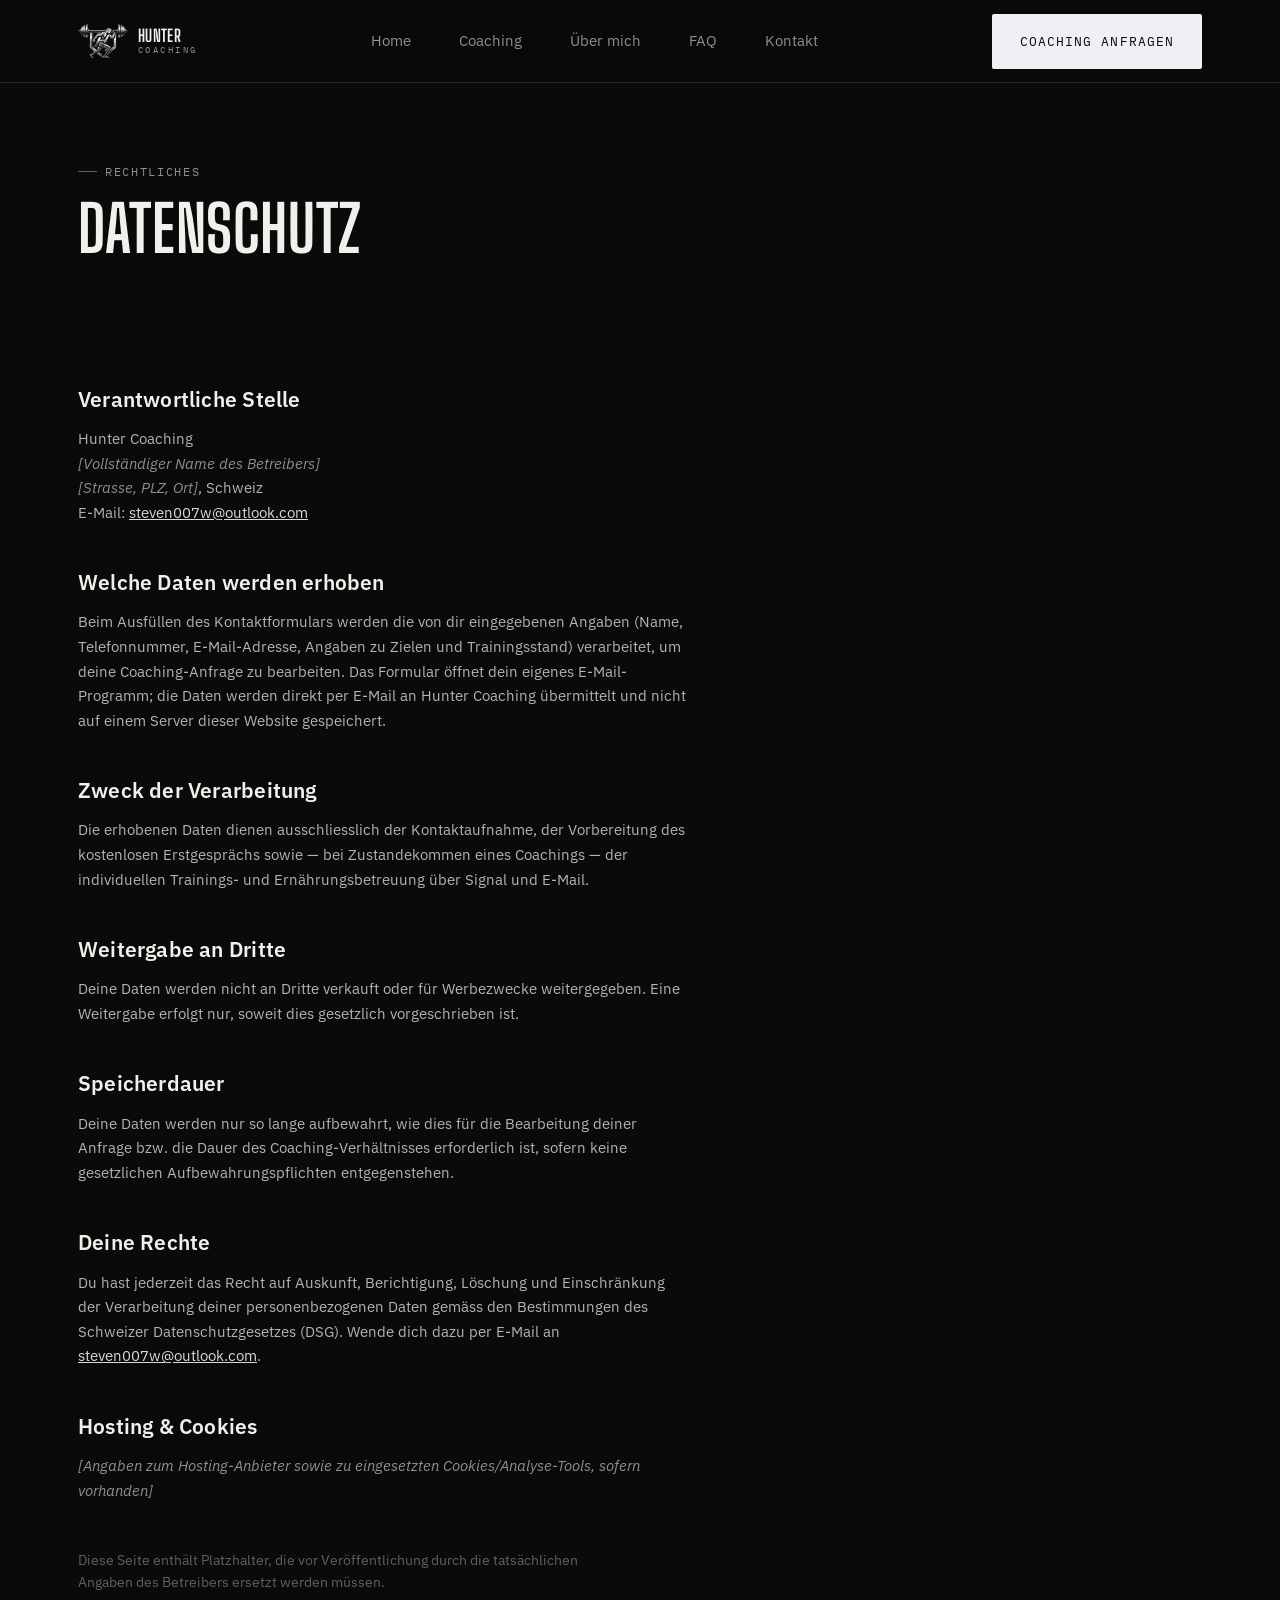
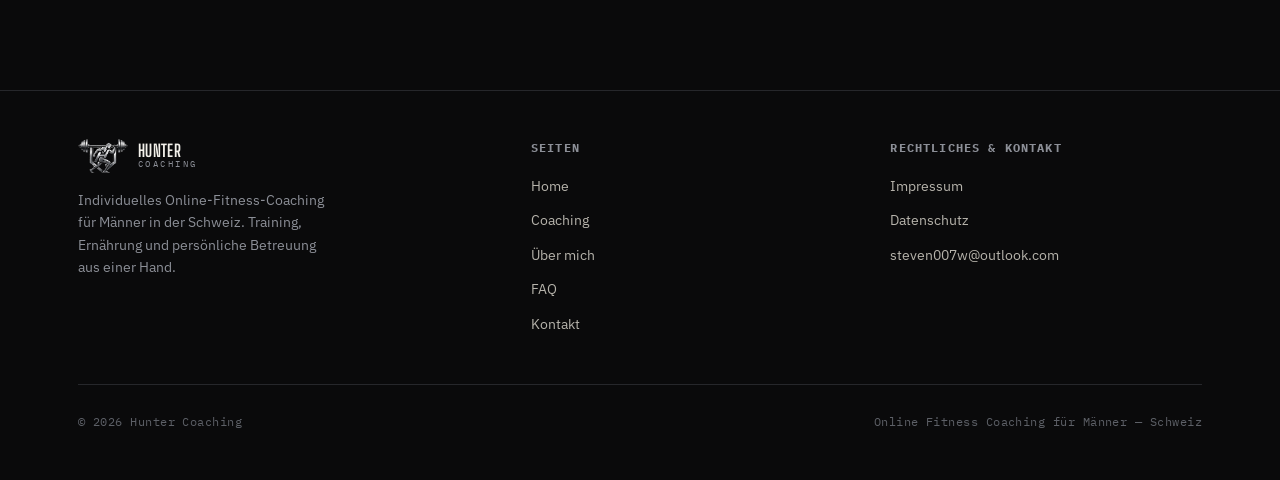
==== datenschutz.html @ 119cd56a "Add files via upload" ====
<!doctype html>
<html lang="de">
<head>
<meta charset="utf-8">
<meta name="viewport" content="width=device-width, initial-scale=1">
<title>Datenschutz — Hunter Coaching</title>
<meta name="description" content="Datenschutzerklärung von Hunter Coaching.">
<link rel="preconnect" href="https://fonts.googleapis.com">
<link rel="preconnect" href="https://fonts.gstatic.com" crossorigin>
<link href="https://fonts.googleapis.com/css2?family=Big+Shoulders+Display:wght@500;600;700;800;900&family=IBM+Plex+Sans:wght@400;500;600;700&family=IBM+Plex+Mono:wght@400;500;600&display=swap" rel="stylesheet">
<link rel="stylesheet" href="styles.css">
</head>
<body data-page="datenschutz">

<header class="site">
  <div class="wrap nav">
    <a class="brand" href="index.html">
      <img src="assets/hunter-icon.png" alt="Hunter Coaching Icon">
      <span class="word">HUNTER<small>Coaching</small></span>
    </a>
    <nav>
      <ul class="nav-links">
        <li><a href="index.html" data-nav="home">Home</a></li>
        <li><a href="index.html#coaching" data-nav="coaching">Coaching</a></li>
        <li><a href="ueber-mich.html" data-nav="about">Über mich</a></li>
        <li><a href="faq.html" data-nav="faq">FAQ</a></li>
        <li><a href="kontakt.html" data-nav="contact">Kontakt</a></li>
      </ul>
    </nav>
    <div class="nav-cta">
      <a class="btn btn-primary btn-text" href="kontakt.html">Coaching anfragen</a>
      <button class="nav-toggle" aria-label="Menü öffnen">
        <svg width="18" height="18" viewBox="0 0 18 18" fill="none"><path d="M1 4H17M1 9H17M1 14H17" stroke="currentColor" stroke-width="1.4"/></svg>
      </button>
    </div>
  </div>
</header>

<div class="mobile-menu">
  <div class="mm-top">
    <a class="brand" href="index.html">
      <img src="assets/hunter-icon.png" alt="Hunter Coaching Icon">
      <span class="word">HUNTER<small>Coaching</small></span>
    </a>
    <button class="mm-close nav-toggle" aria-label="Menü schliessen">
      <svg width="16" height="16" viewBox="0 0 16 16" fill="none"><path d="M1 1L15 15M15 1L1 15" stroke="currentColor" stroke-width="1.4"/></svg>
    </button>
  </div>
  <ul>
    <li><a href="index.html" data-nav="home">Home</a></li>
    <li><a href="index.html#coaching" data-nav="coaching">Coaching</a></li>
    <li><a href="ueber-mich.html" data-nav="about">Über mich</a></li>
    <li><a href="faq.html" data-nav="faq">FAQ</a></li>
    <li><a href="kontakt.html" data-nav="contact">Kontakt</a></li>
  </ul>
  <div class="mm-cta"><a class="btn btn-primary btn-block" href="kontakt.html">Coaching anfragen</a></div>
</div>

<main>
  <section class="page-hero">
    <div class="wrap">
      <p class="eyebrow">Rechtliches</p>
      <h1>Datenschutz</h1>
    </div>
  </section>

  <section class="clause tight">
    <div class="wrap legal-body">
      <h2>Verantwortliche Stelle</h2>
      <p>
        Hunter Coaching<br>
        <span class="ph">[Vollständiger Name des Betreibers]</span><br>
        <span class="ph">[Strasse, PLZ, Ort]</span>, Schweiz<br>
        E-Mail: <a href="mailto:steven007w@outlook.com" style="color:var(--silver)">steven007w@outlook.com</a>
      </p>

      <h2>Welche Daten werden erhoben</h2>
      <p>Beim Ausfüllen des Kontaktformulars werden die von dir eingegebenen Angaben (Name, Telefonnummer, E-Mail-Adresse, Angaben zu Zielen und Trainingsstand) verarbeitet, um deine Coaching-Anfrage zu bearbeiten. Das Formular öffnet dein eigenes E-Mail-Programm; die Daten werden direkt per E-Mail an Hunter Coaching übermittelt und nicht auf einem Server dieser Website gespeichert.</p>

      <h2>Zweck der Verarbeitung</h2>
      <p>Die erhobenen Daten dienen ausschliesslich der Kontaktaufnahme, der Vorbereitung des kostenlosen Erstgesprächs sowie — bei Zustandekommen eines Coachings — der individuellen Trainings- und Ernährungsbetreuung über Signal und E-Mail.</p>

      <h2>Weitergabe an Dritte</h2>
      <p>Deine Daten werden nicht an Dritte verkauft oder für Werbezwecke weitergegeben. Eine Weitergabe erfolgt nur, soweit dies gesetzlich vorgeschrieben ist.</p>

      <h2>Speicherdauer</h2>
      <p>Deine Daten werden nur so lange aufbewahrt, wie dies für die Bearbeitung deiner Anfrage bzw. die Dauer des Coaching-Verhältnisses erforderlich ist, sofern keine gesetzlichen Aufbewahrungspflichten entgegenstehen.</p>

      <h2>Deine Rechte</h2>
      <p>Du hast jederzeit das Recht auf Auskunft, Berichtigung, Löschung und Einschränkung der Verarbeitung deiner personenbezogenen Daten gemäss den Bestimmungen des Schweizer Datenschutzgesetzes (DSG). Wende dich dazu per E-Mail an <a href="mailto:steven007w@outlook.com" style="color:var(--silver)">steven007w@outlook.com</a>.</p>

      <h2>Hosting &amp; Cookies</h2>
      <p><span class="ph">[Angaben zum Hosting-Anbieter sowie zu eingesetzten Cookies/Analyse-Tools, sofern vorhanden]</span></p>

      <p style="margin-top: var(--s4); font-size: 0.85rem; color: var(--steel-dim);">Diese Seite enthält Platzhalter, die vor Veröffentlichung durch die tatsächlichen Angaben des Betreibers ersetzt werden müssen.</p>
    </div>
  </section>
</main>

<footer>
  <div class="wrap">
    <div class="footer-grid">
      <div class="brand-col">
        <a class="brand" href="index.html">
          <img src="assets/hunter-icon.png" alt="Hunter Coaching Icon">
          <span class="word">HUNTER<small>Coaching</small></span>
        </a>
        <p>Individuelles Online-Fitness-Coaching für Männer in der Schweiz. Training, Ernährung und persönliche Betreuung aus einer Hand.</p>
      </div>
      <div>
        <h4>Seiten</h4>
        <ul>
          <li><a href="index.html">Home</a></li>
          <li><a href="index.html#coaching">Coaching</a></li>
          <li><a href="ueber-mich.html">Über mich</a></li>
          <li><a href="faq.html">FAQ</a></li>
          <li><a href="kontakt.html">Kontakt</a></li>
        </ul>
      </div>
      <div>
        <h4>Rechtliches &amp; Kontakt</h4>
        <ul>
          <li><a href="impressum.html">Impressum</a></li>
          <li><a href="datenschutz.html">Datenschutz</a></li>
          <li><a href="mailto:steven007w@outlook.com">steven007w@outlook.com</a></li>
        </ul>
      </div>
    </div>
    <div class="footer-row">
      <span>© <span id="year"></span> Hunter Coaching</span>
      <span>Online Fitness Coaching für Männer — Schweiz</span>
    </div>
  </div>
</footer>

<script src="script.js"></script>
<script>document.getElementById("year").textContent = new Date().getFullYear();</script>
</body>
</html>
---- styles.css ----
/* ============================================================
   HUNTER COACHING — shared stylesheet
   A single, deliberately committed dark "engineering blueprint
   for the body" visual world: near-black grounds, brushed-steel
   typography, mono data annotations. No adaptive light theme —
   this is a fixed brand world, colors declared explicitly.
   ============================================================ */

:root{
  color-scheme: dark;

  /* --- palette --- */
  --ink:        #0a0a0b;   /* primary ground */
  --ink-2:      #111113;   /* raised panel */
  --ink-3:      #17181b;   /* card / input surface */
  --line:       #26272b;   /* hairline */
  --line-soft:  #1c1d20;
  --steel:      #8c8f97;   /* muted secondary text, matches chrome mid-tone */
  --steel-dim:  #5d6067;
  --silver:     #d6d8dd;   /* chrome headline highlight */
  --paper:      #f2f0ea;   /* primary light text (warm off-white) */
  --paper-dim:  #b6b3ab;   /* body copy */
  --accent:     #eef0f3;   /* button fill / bright emphasis (near-white steel) */
  --accent-ink: #0a0a0b;   /* text on accent fill */
  --ok:         #9fd8b0;   /* reserved, unused decorative color kept out of scope */

  /* --- type --- */
  --display: 'Big Shoulders Display', 'Arial Narrow', sans-serif;
  --body:    'IBM Plex Sans', -apple-system, BlinkMacSystemFont, sans-serif;
  --mono:    'IBM Plex Mono', ui-monospace, 'SF Mono', Menlo, monospace;

  /* --- space --- */
  --s1: 0.5rem;
  --s2: 1rem;
  --s3: 1.75rem;
  --s4: 3rem;
  --s5: 5rem;
  --s6: 8rem;
}

*{ box-sizing: border-box; }
html{ -webkit-text-size-adjust: 100%; scroll-behavior: smooth; }
@media (prefers-reduced-motion: reduce){ html{ scroll-behavior: auto; } }

body{
  margin: 0;
  background: var(--ink);
  color: var(--paper-dim);
  font-family: var(--body);
  font-size: 16px;
  line-height: 1.6;
  -webkit-font-smoothing: antialiased;
  overflow-x: hidden;
  overflow-wrap: break-word;
}

img{ max-width: 100%; display: block; }
a{ color: inherit; }
button{ font: inherit; }

.wrap{
  width: 100%;
  max-width: 1180px;
  margin: 0 auto;
  padding-left: var(--s3);
  padding-right: var(--s3);
}
@media (max-width: 560px){
  .wrap{ padding-left: 1.25rem; padding-right: 1.25rem; }
}

.prose{ max-width: 62ch; }

/* ---------- background texture: faint blueprint grid ---------- */
.grid-ground{
  background-image:
    linear-gradient(var(--line-soft) 1px, transparent 1px),
    linear-gradient(90deg, var(--line-soft) 1px, transparent 1px);
  background-size: 64px 64px;
  background-position: center top;
  -webkit-mask-image: linear-gradient(to bottom, black, transparent);
          mask-image: linear-gradient(to bottom, black, transparent);
}

/* ---------- eyebrow / labels ---------- */
.eyebrow{
  display: flex;
  align-items: center;
  gap: 0.65em;
  font-family: var(--mono);
  font-size: 0.75rem;
  letter-spacing: 0.14em;
  text-transform: uppercase;
  color: var(--steel);
  margin: 0 0 var(--s2);
}
.eyebrow::before{
  content: "";
  width: 1.6em;
  height: 1px;
  background: var(--steel-dim);
  display: inline-block;
}
.eyebrow .idx{ color: var(--silver); }

h1, h2, h3, h4{
  font-family: var(--display);
  font-weight: 700;
  text-transform: uppercase;
  letter-spacing: 0.01em;
  text-wrap: balance;
  overflow-wrap: break-word;
  word-break: break-word;
  hyphens: auto;
  margin: 0;
  color: var(--paper);
}

h2{
  font-size: clamp(2rem, 1.5rem + 2.2vw, 3.4rem);
  line-height: 1.02;
  margin-bottom: var(--s3);
}
h3{
  font-size: 1.4rem;
  line-height: 1.08;
  font-weight: 600;
  text-transform: none;
  font-family: var(--body);
  color: var(--paper);
}

p{ margin: 0; }
.prose p + p{ margin-top: var(--s2); }
.lead{
  font-family: var(--body);
  font-size: 1.15rem;
  color: var(--paper-dim);
  max-width: 46ch;
}

.hairline{ border: none; border-top: 1px solid var(--line); margin: 0; }

/* ---------- buttons ---------- */
.btn{
  display: inline-flex;
  align-items: center;
  justify-content: center;
  gap: 0.6em;
  font-family: var(--mono);
  font-size: 0.82rem;
  letter-spacing: 0.08em;
  text-transform: uppercase;
  text-decoration: none;
  padding: 1rem 1.7rem;
  border-radius: 2px;
  border: 1px solid transparent;
  cursor: pointer;
  transition: background-color 0.2s ease, border-color 0.2s ease, color 0.2s ease, transform 0.2s ease;
  min-height: 48px;
  white-space: nowrap;
}
.btn-primary{ background: var(--accent); color: var(--accent-ink); }
.btn-primary:hover{ transform: translateY(-1px); background: #ffffff; }
.btn-ghost{ background: transparent; border-color: var(--line); color: var(--paper); }
.btn-ghost:hover{ border-color: var(--steel); color: var(--silver); }
.btn:focus-visible{ outline: 2px solid var(--silver); outline-offset: 2px; }
.btn-block{ width: 100%; }

/* ---------- header / nav ---------- */
header.site{
  position: sticky;
  top: 0;
  z-index: 40;
  background: rgba(10, 10, 11, 0.88);
  backdrop-filter: saturate(140%) blur(10px);
  border-bottom: 1px solid var(--line);
}
.nav{
  display: flex;
  align-items: center;
  justify-content: space-between;
  gap: var(--s3);
  padding-top: 0.85rem;
  padding-bottom: 0.85rem;
}
.brand{
  display: flex;
  align-items: center;
  gap: 0.65rem;
  text-decoration: none;
  white-space: nowrap;
}
.brand img{ height: 34px; width: auto; }
.brand .word{
  font-family: var(--display);
  font-weight: 700;
  letter-spacing: 0.02em;
  line-height: 0.95;
  color: var(--paper);
  font-size: 1.05rem;
}
.brand .word small{
  display: block;
  font-family: var(--mono);
  font-weight: 400;
  font-size: 0.55rem;
  letter-spacing: 0.28em;
  color: var(--steel);
  text-transform: uppercase;
  margin-top: 0.2em;
}
.nav-links{
  display: flex;
  gap: var(--s4);
  list-style: none;
  margin: 0;
  padding: 0;
}
.nav-links a{
  text-decoration: none;
  font-size: 0.92rem;
  color: var(--steel);
  transition: color 0.2s ease;
}
.nav-links a:hover, .nav-links a.active{ color: var(--paper); }
.nav-cta{ display: flex; align-items: center; gap: var(--s3); }
.nav-toggle{
  display: none;
  background: none;
  border: 1px solid var(--line);
  color: var(--paper);
  width: 44px;
  height: 44px;
  border-radius: 2px;
  align-items: center;
  justify-content: center;
}
@media (max-width: 860px){
  .nav-links{ display: none; }
  .nav-toggle{ display: flex; }
  .nav-cta .btn-text{ display: none; }
}

.mobile-menu{
  display: none;
  position: fixed;
  inset: 0;
  z-index: 50;
  background: var(--ink);
}
.mobile-menu.open{ display: block; }
.mobile-menu .mm-top{
  display: flex;
  align-items: center;
  justify-content: space-between;
  padding: 0.85rem var(--s3);
  border-bottom: 1px solid var(--line);
}
.mobile-menu ul{
  list-style: none;
  margin: 0;
  padding: var(--s4) var(--s3);
  display: flex;
  flex-direction: column;
  gap: var(--s3);
}
.mobile-menu a{
  text-decoration: none;
  color: var(--paper);
  font-family: var(--display);
  font-size: 2.1rem;
  text-transform: uppercase;
}
.mobile-menu .mm-cta{ padding: 0 var(--s3); }

/* sticky mobile cta bar */
.mobile-cta-bar{
  display: none;
  position: fixed;
  left: 0; right: 0; bottom: 0;
  z-index: 30;
  background: rgba(10,10,11,0.94);
  backdrop-filter: blur(10px);
  border-top: 1px solid var(--line);
  padding: 0.65rem var(--s3);
  padding-bottom: calc(0.65rem + env(safe-area-inset-bottom));
}
@media (max-width: 720px){
  .mobile-cta-bar{ display: block; }
  body{ padding-bottom: 4.2rem; }
}

/* ---------- hero ---------- */
.hero{
  position: relative;
  padding-top: clamp(3.5rem, 3rem + 3vw, var(--s6));
  padding-bottom: var(--s5);
}
.hero-mark{
  position: absolute;
  top: 0; right: 0;
  width: min(420px, 42vw);
  opacity: 0.9;
  pointer-events: none;
}
.hero-inner{ position: relative; max-width: 46rem; }
.hero h1{
  font-size: clamp(2.3rem, 1.55rem + 5vw, 5.4rem);
  line-height: 1.02;
}
@media (max-width: 430px){
  .hero h1{ font-size: 2rem; line-height: 1.08; }
}
.hero h1 .hl{ color: var(--silver); }
.hero p.lede{
  margin-top: var(--s3);
  font-size: 1.15rem;
  max-width: 42ch;
  color: var(--paper-dim);
}
.hero .cta-row{
  margin-top: var(--s4);
  display: flex;
  align-items: center;
  gap: var(--s3);
  flex-wrap: wrap;
}
.hero .cta-row a.text-link{
  font-family: var(--mono);
  font-size: 0.82rem;
  letter-spacing: 0.06em;
  text-transform: uppercase;
  text-decoration: none;
  color: var(--steel);
  border-bottom: 1px solid var(--line);
  padding-bottom: 0.2em;
}
.hero .cta-row a.text-link:hover{ color: var(--paper); border-color: var(--steel); }
.hero-note{
  margin-top: var(--s5);
  display: flex;
  gap: var(--s4);
  flex-wrap: wrap;
  padding-top: var(--s3);
  border-top: 1px solid var(--line);
}
.hero-note .item{ display: flex; align-items: baseline; gap: 0.6rem; }
.hero-note .item b{
  font-family: var(--mono);
  font-size: 1.15rem;
  color: var(--silver);
  font-variant-numeric: tabular-nums;
}
.hero-note .item span{ font-size: 0.82rem; color: var(--steel); }
@media (max-width: 720px){
  .hero-mark{ display: none; }
}

/* ---------- corner-bracket / blueprint frame ---------- */
.frame{
  position: relative;
  border: 1px solid var(--line);
  padding: var(--s3);
}
.frame::before, .frame::after,
.frame .cb-tl, .frame .cb-br{ content: ""; position: absolute; width: 14px; height: 14px; }
.frame::before{ top: -1px; left: -1px; border-top: 2px solid var(--silver); border-left: 2px solid var(--silver); }
.frame::after{ bottom: -1px; right: -1px; border-bottom: 2px solid var(--silver); border-right: 2px solid var(--silver); }

/* ---------- sections ---------- */
section.clause{
  padding-top: var(--s6);
  padding-bottom: var(--s6);
  position: relative;
}
section.clause + section.clause{ border-top: 1px solid var(--line); }
section.clause.tight{ padding-top: var(--s5); padding-bottom: var(--s5); }
.panel{ background: var(--ink-2); }

.clause-head{
  display: grid;
  grid-template-columns: 1fr;
  gap: var(--s3);
  margin-bottom: var(--s5);
}
.clause-head .lead{ margin-top: -0.5rem; }

/* two-col split */
.split{
  display: grid;
  grid-template-columns: 1fr 1fr;
  gap: var(--s5);
  align-items: start;
}
.split.split-wide{ grid-template-columns: 1.4fr 1fr; }
@media (max-width: 860px){
  .split{ grid-template-columns: 1fr; gap: var(--s4); }
  .split.split-wide{ grid-template-columns: 1fr; }
}

/* numbered list (genuinely sequential content only) */
.steps{
  display: grid;
  grid-template-columns: repeat(4, 1fr);
  gap: 1px;
  background: var(--line);
  border: 1px solid var(--line);
}
.step{
  background: var(--ink);
  padding: var(--s3);
  display: flex;
  flex-direction: column;
  gap: 0.6rem;
}
.step .num{
  font-family: var(--mono);
  font-size: 0.78rem;
  color: var(--silver);
  letter-spacing: 0.06em;
}
.step h3{ font-size: 1.05rem; }
.step p{ font-size: 0.92rem; color: var(--paper-dim); }
.step ul{ margin: 0; padding-left: 1.1rem; font-size: 0.88rem; color: var(--paper-dim); }
.step li + li{ margin-top: 0.3rem; }
@media (max-width: 860px){
  .steps{ grid-template-columns: 1fr 1fr; }
}
@media (max-width: 560px){
  .steps{ grid-template-columns: 1fr; }
}

/* card grids (non-sequential: no numbering) */
.card-grid{
  display: grid;
  grid-template-columns: repeat(auto-fit, minmax(250px, 1fr));
  gap: 1px;
  background: var(--line);
  border: 1px solid var(--line);
}
.card{
  background: var(--ink);
  padding: var(--s4) var(--s3);
  display: flex;
  flex-direction: column;
  gap: 0.75rem;
}
.card .ico{ width: 26px; height: 26px; color: var(--silver); }
.card h3{ font-size: 1.1rem; }
.card p{ font-size: 0.94rem; color: var(--paper-dim); }

/* philosophy list */
.principles{
  display: grid;
  gap: 0;
  border-top: 1px solid var(--line);
}
.principle{
  display: grid;
  grid-template-columns: 10rem 1fr;
  gap: var(--s3);
  padding: var(--s3) 0;
  border-bottom: 1px solid var(--line);
}
.principle .term{
  font-family: var(--display);
  font-size: 1.15rem;
  text-transform: uppercase;
  color: var(--silver);
}
.principle p{ font-size: 0.96rem; }
@media (max-width: 640px){
  .principle{ grid-template-columns: 1fr; gap: 0.4rem; }
}

/* pricing */
.price-note{ font-size: 0.92rem; color: var(--steel); margin-bottom: var(--s4); max-width: 60ch; }
.price-grid{
  display: grid;
  grid-template-columns: repeat(auto-fit, minmax(300px, 1fr));
  gap: var(--s3);
}
.price-card{
  position: relative;
  border: 1px solid var(--line);
  background: var(--ink-2);
  padding: var(--s4) var(--s3);
  display: flex;
  flex-direction: column;
  gap: var(--s2);
}
.price-card.featured{ border-color: var(--silver); }
.badge{
  position: absolute;
  top: -1px; right: -1px;
  background: var(--silver);
  color: var(--accent-ink);
  font-family: var(--mono);
  font-size: 0.66rem;
  letter-spacing: 0.08em;
  text-transform: uppercase;
  padding: 0.35rem 0.65rem;
}
.price-label{
  font-family: var(--mono);
  font-size: 0.8rem;
  letter-spacing: 0.1em;
  text-transform: uppercase;
  color: var(--steel);
}
.price-amount{
  font-family: var(--display);
  font-size: 3rem;
  color: var(--paper);
  line-height: 1;
  font-variant-numeric: tabular-nums;
}
.price-amount span{
  font-family: var(--body);
  font-size: 0.95rem;
  color: var(--steel);
  font-weight: 400;
  text-transform: none;
}
.price-term{ font-size: 0.88rem; color: var(--paper-dim); }
.price-list{ list-style: none; margin: 0; padding: 0; display: flex; flex-direction: column; gap: 0.55rem; }
.price-list li{
  font-size: 0.92rem;
  color: var(--paper-dim);
  padding-left: 1.3rem;
  position: relative;
}
.price-list li::before{
  content: "";
  position: absolute;
  left: 0; top: 0.5em;
  width: 8px; height: 1px;
  background: var(--silver);
}
.price-card .btn{ margin-top: var(--s2); }
.price-rules{
  margin-top: var(--s4);
  border-top: 1px solid var(--line);
  padding-top: var(--s3);
  display: grid;
  grid-template-columns: repeat(auto-fit, minmax(160px, 1fr));
  gap: var(--s2);
  font-family: var(--mono);
  font-size: 0.78rem;
  letter-spacing: 0.02em;
  color: var(--steel);
}
.price-rules div::before{ content: "— "; color: var(--steel-dim); }

/* values */
.values{
  display: grid;
  grid-template-columns: repeat(3, 1fr);
  gap: var(--s4);
}
.value b{
  display: block;
  font-family: var(--display);
  font-size: 1.3rem;
  color: var(--silver);
  text-transform: uppercase;
  margin-bottom: 0.5rem;
}
.value p{ font-size: 0.95rem; }
@media (max-width: 760px){
  .values{ grid-template-columns: 1fr; gap: var(--s3); }
}

/* brand statement */
.statement{
  padding-top: var(--s6);
  padding-bottom: var(--s6);
  text-align: center;
}
.statement p{
  font-family: var(--display);
  font-size: clamp(1.6rem, 1.2rem + 2.6vw, 3.4rem);
  line-height: 1.08;
  color: var(--paper);
  max-width: 22ch;
  margin: 0 auto;
  text-transform: uppercase;
}
.statement p .dim{ color: var(--steel-dim); }

/* final cta */
.final-cta{ text-align: center; }
.final-cta h2{ margin: 0 auto var(--s2); max-width: 20ch; }
.final-cta .lead{ margin: 0 auto var(--s4); }
.final-cta .cta-row{ justify-content: center; margin-top: var(--s3); }
.final-cta .sub{ margin-top: var(--s2); font-family: var(--mono); font-size: 0.82rem; letter-spacing: 0.06em; text-transform: uppercase; color: var(--steel); }

/* stat strip */
.stat-strip{
  display: grid;
  grid-template-columns: repeat(3, 1fr);
  gap: var(--s3);
  padding-top: var(--s4);
  padding-bottom: var(--s4);
  border-top: 1px solid var(--line);
  border-bottom: 1px solid var(--line);
}
.stat b{
  display: block;
  font-family: var(--mono);
  font-size: clamp(1.6rem, 1.3rem + 1vw, 2.3rem);
  color: var(--silver);
  font-variant-numeric: tabular-nums;
}
.stat span{ display: block; margin-top: 0.35rem; font-size: 0.8rem; color: var(--steel); }
@media (max-width: 560px){ .stat b{ font-size: 1.3rem; } .stat span{ font-size: 0.7rem; } }

/* footer */
footer{
  border-top: 1px solid var(--line);
  padding-top: var(--s4);
  padding-bottom: var(--s4);
}
.footer-grid{
  display: grid;
  grid-template-columns: 1.3fr 1fr 1fr;
  gap: var(--s4);
  margin-bottom: var(--s4);
}
.footer-grid .brand-col p{ font-size: 0.88rem; color: var(--steel); margin-top: var(--s2); max-width: 32ch; }
.footer-grid h4{
  font-family: var(--mono);
  font-size: 0.72rem;
  letter-spacing: 0.1em;
  text-transform: uppercase;
  color: var(--steel);
  margin-bottom: var(--s2);
}
.footer-grid ul{ list-style: none; margin: 0; padding: 0; display: flex; flex-direction: column; gap: 0.55rem; }
.footer-grid a{ text-decoration: none; font-size: 0.9rem; color: var(--paper-dim); }
.footer-grid a:hover{ color: var(--paper); }
@media (max-width: 720px){ .footer-grid{ grid-template-columns: 1fr; gap: var(--s3); } }
.footer-row{
  display: flex;
  justify-content: space-between;
  flex-wrap: wrap;
  gap: var(--s2);
  padding-top: var(--s3);
  border-top: 1px solid var(--line);
  font-family: var(--mono);
  font-size: 0.72rem;
  letter-spacing: 0.04em;
  color: var(--steel-dim);
}
.footer-row a{ text-decoration: none; color: var(--steel-dim); }
.footer-row a:hover{ color: var(--steel); }

/* reveal-on-scroll — content stays visible at rest (readable on first paint,
   in a full-page capture, or with JS disabled); only a light settle-in
   motion plays when a section enters the viewport. */
.reveal{ opacity: 1; transform: translateY(10px); transition: transform 0.6s ease; }
.reveal.visible{ transform: translateY(0); }
@media (prefers-reduced-motion: reduce){ .reveal{ transform: none; transition: none; } }

/* ---------- page hero (subpages) ---------- */
.page-hero{ padding-top: clamp(3rem, 2.5rem + 3vw, var(--s5)); padding-bottom: var(--s4); }
.page-hero h1{ font-size: clamp(2.2rem, 1.8rem + 3vw, 4rem); line-height: 1; }
.page-hero .lead{ margin-top: var(--s2); }

/* ---------- about page specifics ---------- */
.timeline{ border-top: 1px solid var(--line); }
.tl-row{ display: grid; grid-template-columns: 6rem 1fr; gap: var(--s3); padding: var(--s3) 0; border-bottom: 1px solid var(--line); }
.tl-row .yr{ font-family: var(--mono); font-size: 0.95rem; color: var(--silver); }
.tl-row h3{ font-size: 1.05rem; margin-bottom: 0.4rem; }
.tl-row p{ font-size: 0.92rem; }
@media (max-width: 620px){ .tl-row{ grid-template-columns: 1fr; gap: 0.4rem; } }

.transform-strip{
  display: grid;
  grid-template-columns: 1fr auto 1fr;
  align-items: center;
  gap: var(--s3);
  border: 1px solid var(--line);
  padding: var(--s4);
  background: var(--ink-2);
}
.transform-strip .tblock{ text-align: center; }
.transform-strip b{ display: block; font-family: var(--mono); font-size: 2.2rem; color: var(--silver); font-variant-numeric: tabular-nums; }
.transform-strip span{ font-size: 0.8rem; color: var(--steel); text-transform: uppercase; letter-spacing: 0.06em; }
.transform-strip .arrow{ font-family: var(--mono); color: var(--steel-dim); font-size: 1.4rem; }
@media (max-width: 560px){
  .transform-strip{ grid-template-columns: 1fr; text-align: center; }
  .transform-strip .arrow{ transform: rotate(90deg); }
}

.qual-box{
  border: 1px solid var(--line);
  background: var(--ink-2);
  padding: var(--s4);
}
.qual-box .eyebrow{ margin-bottom: var(--s2); }
.qual-list{ list-style: none; margin: var(--s3) 0 0; padding: 0; display: grid; grid-template-columns: 1fr 1fr; gap: 0.6rem 2rem; }
.qual-list li{ font-size: 0.9rem; color: var(--paper-dim); text-decoration: line-through; text-decoration-color: var(--steel-dim); }
@media (max-width: 620px){ .qual-list{ grid-template-columns: 1fr; } }

/* ---------- FAQ ---------- */
.faq-list{ border-top: 1px solid var(--line); }
.faq-item{ border-bottom: 1px solid var(--line); }
.faq-q{
  width: 100%;
  display: flex;
  align-items: center;
  justify-content: space-between;
  gap: var(--s3);
  background: none;
  border: none;
  color: var(--paper);
  text-align: left;
  padding: var(--s3) 0;
  cursor: pointer;
  font-family: var(--body);
  font-size: 1.02rem;
  font-weight: 500;
}
.faq-q .plus{
  flex: none;
  width: 22px; height: 22px;
  position: relative;
}
.faq-q .plus::before, .faq-q .plus::after{
  content: "";
  position: absolute;
  background: var(--silver);
  transition: transform 0.25s ease;
}
.faq-q .plus::before{ left: 0; top: 50%; width: 100%; height: 1px; transform: translateY(-50%); }
.faq-q .plus::after{ top: 0; left: 50%; height: 100%; width: 1px; transform: translateX(-50%); }
.faq-item[open] .plus::after{ transform: translateX(-50%) rotate(90deg); opacity: 0; }
.faq-a{
  overflow: hidden;
  max-height: 0;
  transition: max-height 0.3s ease;
}
.faq-item[open] .faq-a{ max-height: 400px; }
.faq-a-in{ padding-bottom: var(--s3); font-size: 0.95rem; color: var(--paper-dim); max-width: 62ch; }
.faq-cat{
  font-family: var(--mono);
  font-size: 0.72rem;
  letter-spacing: 0.12em;
  text-transform: uppercase;
  color: var(--steel);
  margin: var(--s5) 0 0;
}
.faq-cat:first-child{ margin-top: 0; }

/* ---------- contact form ---------- */
.form-grid{ display: grid; grid-template-columns: 1fr 1fr; gap: var(--s3); }
.field{ display: flex; flex-direction: column; gap: 0.5rem; }
.field.full{ grid-column: 1 / -1; }
.field label{
  font-family: var(--mono);
  font-size: 0.72rem;
  letter-spacing: 0.08em;
  text-transform: uppercase;
  color: var(--steel);
}
.field input, .field textarea, .field select{
  background: var(--ink-3);
  border: 1px solid var(--line);
  color: var(--paper);
  padding: 0.85rem 1rem;
  border-radius: 2px;
  font-family: var(--body);
  font-size: 0.98rem;
  min-height: 48px;
}
.field textarea{ min-height: 100px; resize: vertical; }
.field input:focus, .field textarea:focus, .field select:focus{
  outline: none;
  border-color: var(--silver);
}
.checkbox-field{ display: flex; gap: 0.75rem; align-items: flex-start; }
.checkbox-field input{ margin-top: 0.3rem; width: 18px; height: 18px; accent-color: var(--silver); flex: none; }
.checkbox-field label{ font-family: var(--body); text-transform: none; letter-spacing: normal; font-size: 0.92rem; color: var(--paper-dim); }
.form-note{ font-size: 0.82rem; color: var(--steel); margin-top: var(--s2); }
.form-status{ margin-top: var(--s3); font-family: var(--mono); font-size: 0.85rem; color: var(--silver); display: none; }
.form-status.show{ display: block; }
@media (max-width: 640px){ .form-grid{ grid-template-columns: 1fr; } }

.contact-side{ display: flex; flex-direction: column; gap: var(--s3); }
.contact-channel{
  border: 1px solid var(--line);
  padding: var(--s3);
  display: flex;
  gap: var(--s2);
  align-items: flex-start;
}
.contact-channel h3{ font-size: 1rem; margin-bottom: 0.3rem; }
.contact-channel p{ font-size: 0.9rem; }
.contact-channel a{ color: var(--silver); text-decoration: none; }
.contact-channel a:hover{ text-decoration: underline; }

/* ---------- legal pages ---------- */
.legal-body h2{ font-size: 1.3rem; text-transform: none; font-family: var(--body); font-weight: 600; margin-top: var(--s4); margin-bottom: var(--s2); }
.legal-body h2:first-child{ margin-top: 0; }
.legal-body p{ font-size: 0.96rem; color: var(--paper-dim); margin-bottom: var(--s2); max-width: 68ch; }
.legal-body .ph{ color: var(--steel); font-style: italic; }
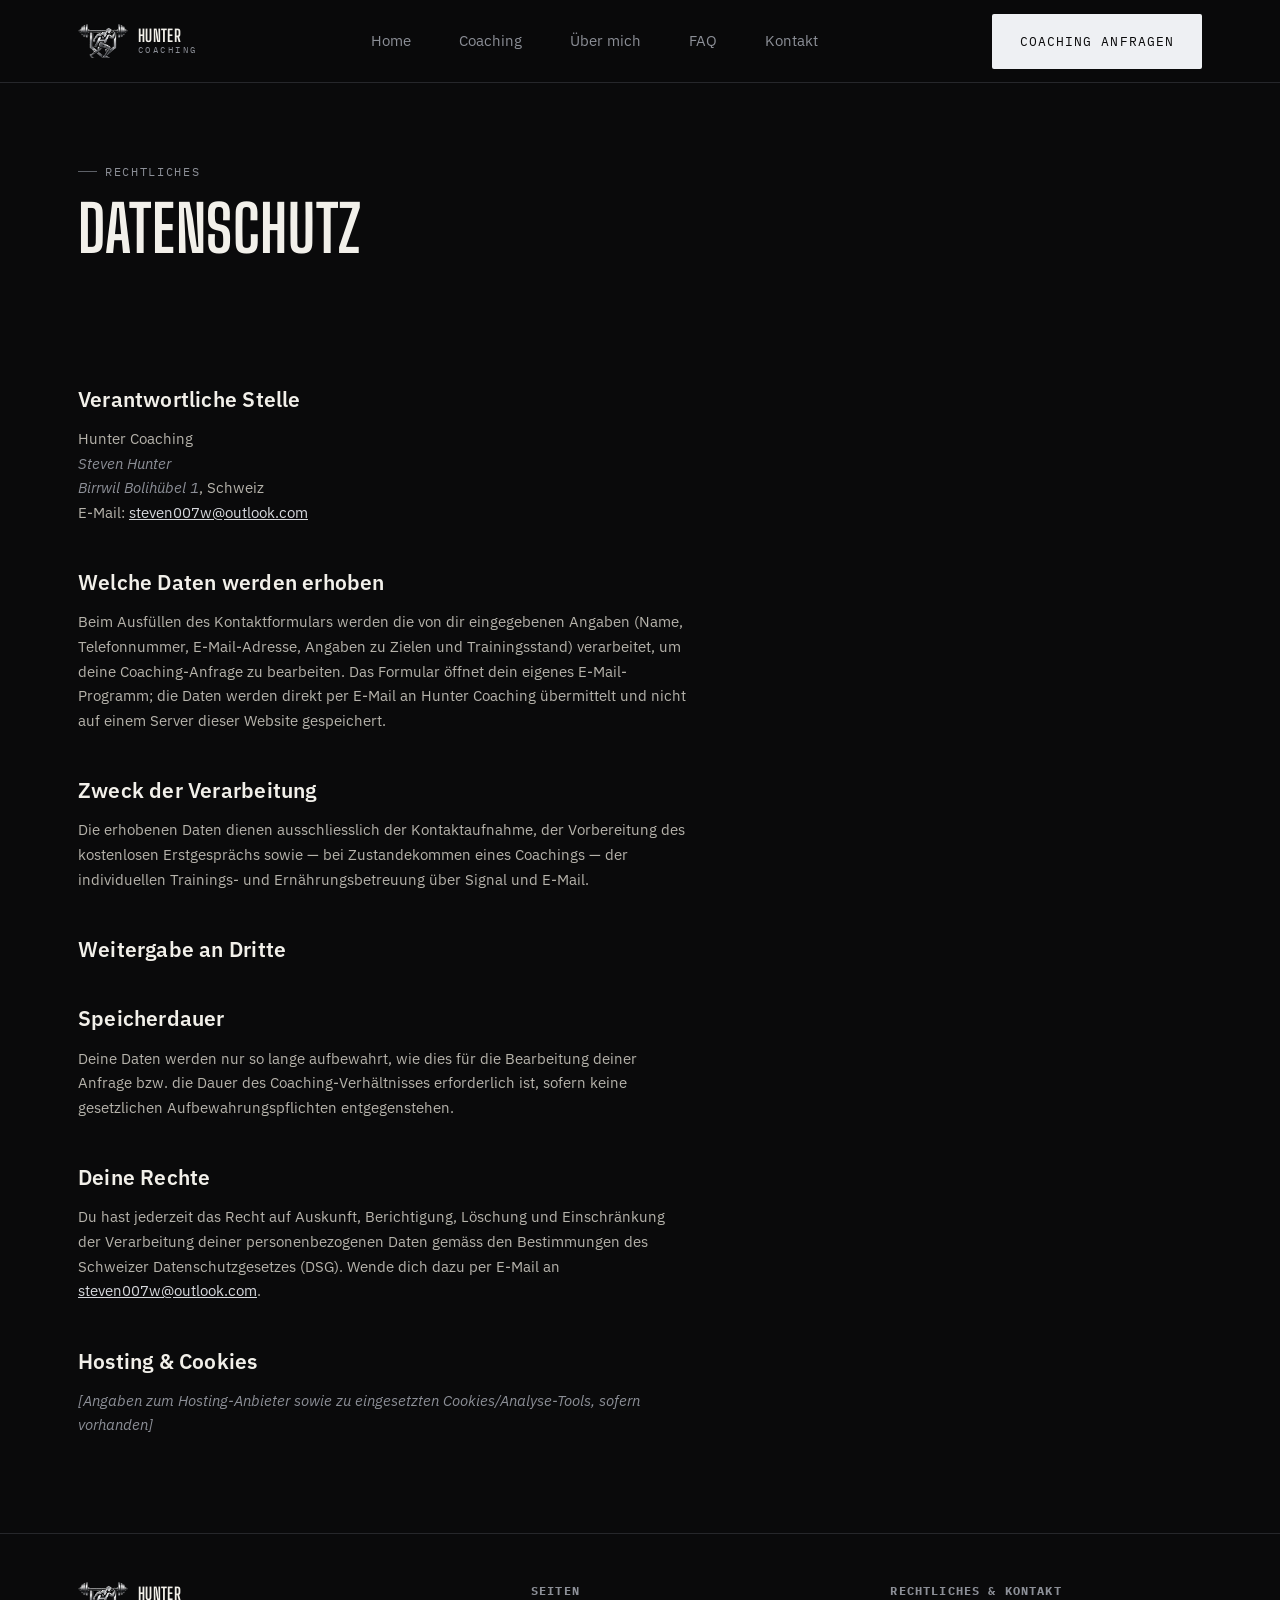
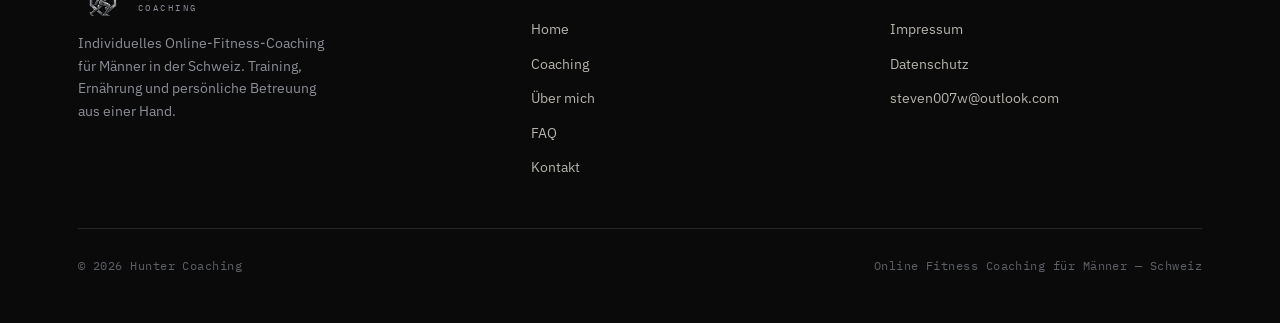
==== commit b7919472: "Update datenschutz.html" ====
--- a/datenschutz.html
+++ b/datenschutz.html
@@ -69,8 +69,8 @@
       <h2>Verantwortliche Stelle</h2>
       <p>
         Hunter Coaching<br>
-        <span class="ph">[Vollständiger Name des Betreibers]</span><br>
-        <span class="ph">[Strasse, PLZ, Ort]</span>, Schweiz<br>
+        <span class="ph">Steven Hunter</span><br>
+        <span class="ph">Birrwil Bolihübel 1</span>, Schweiz<br>
         E-Mail: <a href="mailto:steven007w@outlook.com" style="color:var(--silver)">steven007w@outlook.com</a>
       </p>
 
@@ -81,8 +81,6 @@
       <p>Die erhobenen Daten dienen ausschliesslich der Kontaktaufnahme, der Vorbereitung des kostenlosen Erstgesprächs sowie — bei Zustandekommen eines Coachings — der individuellen Trainings- und Ernährungsbetreuung über Signal und E-Mail.</p>
 
       <h2>Weitergabe an Dritte</h2>
-      <p>Deine Daten werden nicht an Dritte verkauft oder für Werbezwecke weitergegeben. Eine Weitergabe erfolgt nur, soweit dies gesetzlich vorgeschrieben ist.</p>
-
       <h2>Speicherdauer</h2>
       <p>Deine Daten werden nur so lange aufbewahrt, wie dies für die Bearbeitung deiner Anfrage bzw. die Dauer des Coaching-Verhältnisses erforderlich ist, sofern keine gesetzlichen Aufbewahrungspflichten entgegenstehen.</p>
 
@@ -92,7 +90,7 @@
       <h2>Hosting &amp; Cookies</h2>
       <p><span class="ph">[Angaben zum Hosting-Anbieter sowie zu eingesetzten Cookies/Analyse-Tools, sofern vorhanden]</span></p>
 
-      <p style="margin-top: var(--s4); font-size: 0.85rem; color: var(--steel-dim);">Diese Seite enthält Platzhalter, die vor Veröffentlichung durch die tatsächlichen Angaben des Betreibers ersetzt werden müssen.</p>
+
     </div>
   </section>
 </main>
